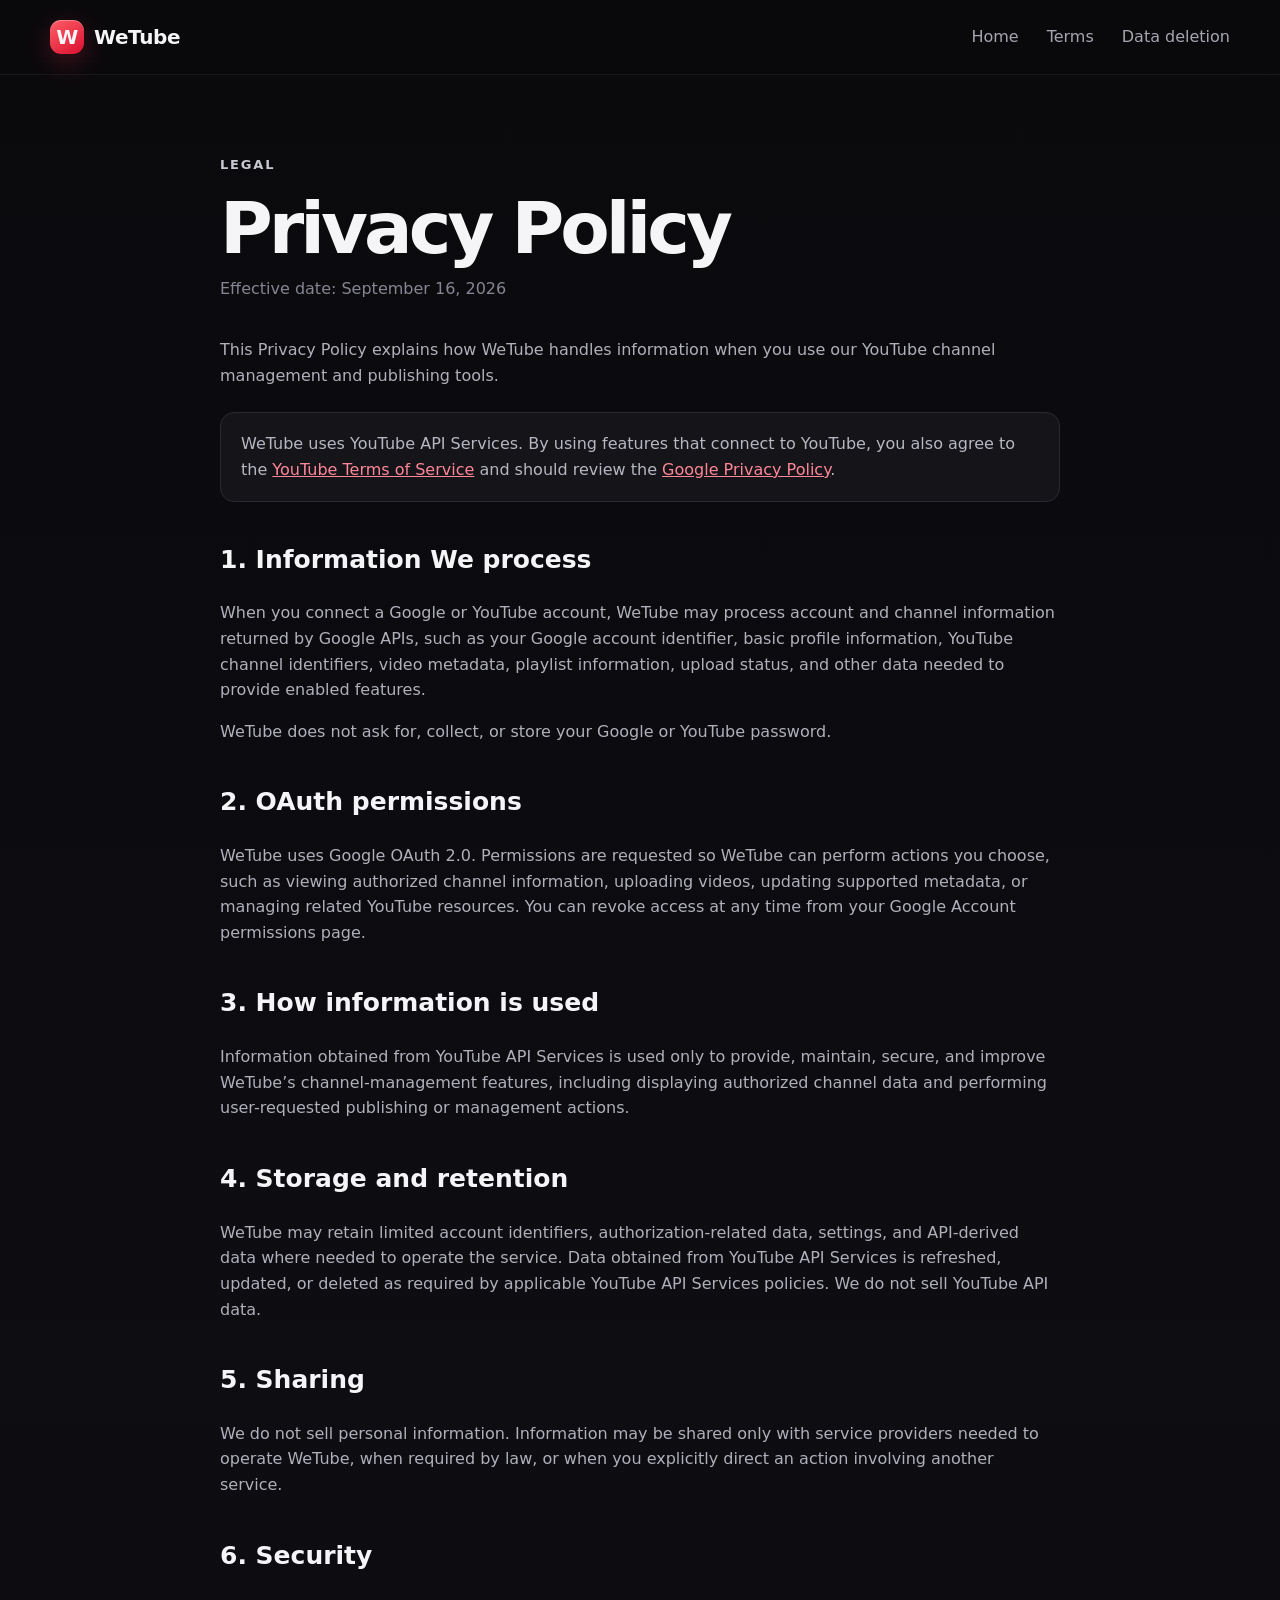
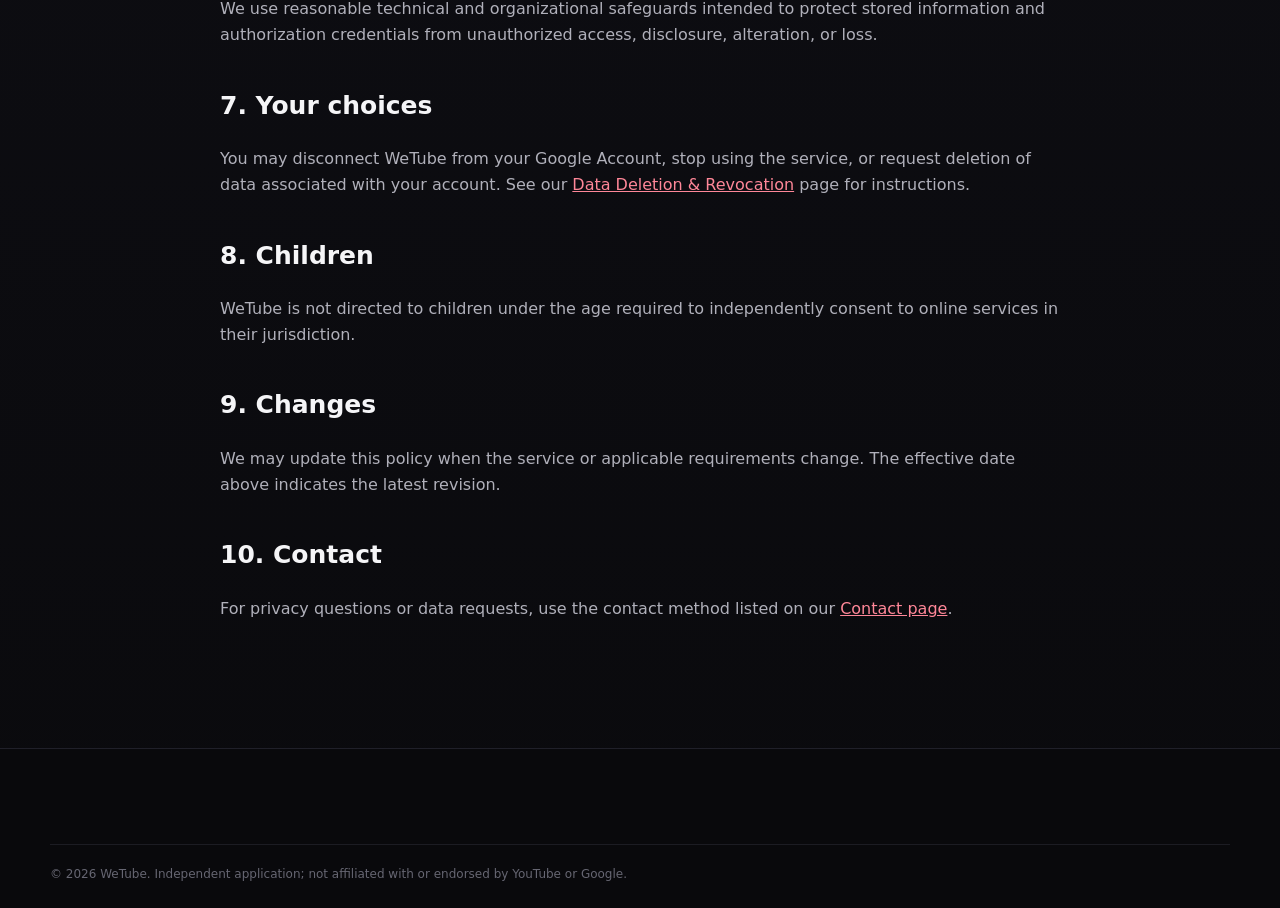
==== privacy/index.html @ 36eaeb3f "Add Privacy Policy" ====
<!doctype html><html lang="en"><head><meta charset="utf-8"><meta name="viewport" content="width=device-width,initial-scale=1"><meta name="theme-color" content="#0d0d10"><title>Privacy Policy — WeTube</title><link rel="icon" href="/assets/favicon.svg" type="image/svg+xml"><link rel="stylesheet" href="/assets/style.css"></head><body><header class="site-header"><div class="shell nav-wrap"><a class="brand" href="/"><span class="brand-mark">W</span><span>WeTube</span></a><nav class="nav"><a href="/">Home</a><a href="/terms/">Terms</a><a href="/data-deletion/">Data deletion</a></nav></div></header><main class="legal"><div class="shell legal-wrap"><div class="eyebrow">Legal</div><h1>Privacy Policy</h1><div class="updated">Effective date: September 16, 2026</div><p>This Privacy Policy explains how WeTube handles information when you use our YouTube channel management and publishing tools.</p><div class="notice">WeTube uses YouTube API Services. By using features that connect to YouTube, you also agree to the <a href="https://www.youtube.com/t/terms" rel="noopener">YouTube Terms of Service</a> and should review the <a href="https://policies.google.com/privacy" rel="noopener">Google Privacy Policy</a>.</div><h2>1. Information We process</h2><p>When you connect a Google or YouTube account, WeTube may process account and channel information returned by Google APIs, such as your Google account identifier, basic profile information, YouTube channel identifiers, video metadata, playlist information, upload status, and other data needed to provide enabled features.</p><p>WeTube does not ask for, collect, or store your Google or YouTube password.</p><h2>2. OAuth permissions</h2><p>WeTube uses Google OAuth 2.0. Permissions are requested so WeTube can perform actions you choose, such as viewing authorized channel information, uploading videos, updating supported metadata, or managing related YouTube resources. You can revoke access at any time from your Google Account permissions page.</p><h2>3. How information is used</h2><p>Information obtained from YouTube API Services is used only to provide, maintain, secure, and improve WeTube’s channel-management features, including displaying authorized channel data and performing user-requested publishing or management actions.</p><h2>4. Storage and retention</h2><p>WeTube may retain limited account identifiers, authorization-related data, settings, and API-derived data where needed to operate the service. Data obtained from YouTube API Services is refreshed, updated, or deleted as required by applicable YouTube API Services policies. We do not sell YouTube API data.</p><h2>5. Sharing</h2><p>We do not sell personal information. Information may be shared only with service providers needed to operate WeTube, when required by law, or when you explicitly direct an action involving another service.</p><h2>6. Security</h2><p>We use reasonable technical and organizational safeguards intended to protect stored information and authorization credentials from unauthorized access, disclosure, alteration, or loss.</p><h2>7. Your choices</h2><p>You may disconnect WeTube from your Google Account, stop using the service, or request deletion of data associated with your account. See our <a href="/data-deletion/">Data Deletion & Revocation</a> page for instructions.</p><h2>8. Children</h2><p>WeTube is not directed to children under the age required to independently consent to online services in their jurisdiction.</p><h2>9. Changes</h2><p>We may update this policy when the service or applicable requirements change. The effective date above indicates the latest revision.</p><h2>10. Contact</h2><p>For privacy questions or data requests, use the contact method listed on our <a href="/contact/">Contact page</a>.</p></div></main><footer class="footer"><div class="shell copyright">© 2026 WeTube. Independent application; not affiliated with or endorsed by YouTube or Google.</div></footer></body></html>
---- assets/style.css ----
:root{--bg:#0b0b0e;--panel:#121218;--panel2:#17171d;--text:#f5f5f7;--muted:#a6a6b0;--line:#26262f;--red:#ff334f;--red2:#ff5f67;--white:#fff;--shadow:0 28px 90px rgba(0,0,0,.38)}*{box-sizing:border-box}html{scroll-behavior:smooth}body{margin:0;font-family:Inter,ui-sans-serif,system-ui,-apple-system,BlinkMacSystemFont,"Segoe UI",sans-serif;background:linear-gradient(180deg,#0a0a0d 0%,#0d0d12 55%,#0a0a0d 100%);color:var(--text);line-height:1.6}.shell{width:min(1180px,calc(100% - 40px));margin:0 auto}.site-header{position:sticky;top:0;z-index:50;background:rgba(10,10,13,.78);backdrop-filter:blur(18px);border-bottom:1px solid rgba(255,255,255,.06)}.nav-wrap{height:74px;display:flex;align-items:center;justify-content:space-between}.brand{display:inline-flex;align-items:center;gap:10px;color:var(--text);text-decoration:none;font-weight:800;font-size:20px;letter-spacing:-.02em}.brand-mark{width:34px;height:34px;border-radius:11px;display:grid;place-items:center;background:linear-gradient(145deg,var(--red2),#d90f2f);box-shadow:inset 0 1px 0 rgba(255,255,255,.3),0 8px 28px rgba(255,51,79,.26);font-weight:900}.nav{display:flex;gap:28px}.nav a,.footer a,.security-links a{color:var(--muted);text-decoration:none}.nav a:hover,.footer a:hover,.security-links a:hover{color:var(--white)}.hero{min-height:760px;display:grid;grid-template-columns:1.02fr .98fr;gap:70px;align-items:center;padding:82px 0 90px}.eyebrow{font-size:13px;text-transform:uppercase;letter-spacing:.14em;font-weight:800;color:#c9c9d2}.eyebrow .dot{display:inline-block;width:8px;height:8px;border-radius:50%;background:var(--red);margin-right:8px;box-shadow:0 0 18px rgba(255,51,79,.8)}h1{font-size:clamp(52px,6.7vw,90px);line-height:.97;letter-spacing:-.055em;margin:18px 0 26px;max-width:760px}h1 span{background:linear-gradient(90deg,#fff 0%,#ff9aa9 58%,#ff4d68 100%);-webkit-background-clip:text;background-clip:text;color:transparent}.lead{max-width:680px;color:#b8b8c1;font-size:18px}.hero-actions{display:flex;gap:12px;margin:34px 0 26px}.button{display:inline-flex;align-items:center;justify-content:center;padding:13px 18px;border-radius:12px;text-decoration:none;font-weight:800;border:1px solid var(--line);transition:.2s}.button.primary{background:linear-gradient(145deg,#ff4a63,#d91434);color:#fff;border-color:transparent;box-shadow:0 14px 40px rgba(255,51,79,.24)}.button.primary:hover{transform:translateY(-1px)}.button.ghost{color:#e7e7ec;background:#15151b}.trust-row{display:flex;flex-wrap:wrap;gap:10px 18px;color:#888895;font-size:13px}.trust-row span:before{content:"✓";color:#69d58d;margin-right:7px}.product-card{border:1px solid #282832;border-radius:24px;background:linear-gradient(180deg,#17171d,#101015);box-shadow:var(--shadow);overflow:hidden;transform:perspective(1200px) rotateY(-4deg) rotateX(2deg);position:relative}.product-card:before{content:"";position:absolute;inset:-1px;background:radial-gradient(circle at 80% 0%,rgba(255,67,95,.22),transparent 33%);pointer-events:none}.window-bar{height:48px;display:flex;align-items:center;gap:7px;padding:0 16px;border-bottom:1px solid #25252e;color:#777786;font-size:12px}.window-bar>span{width:9px;height:9px;border-radius:50%;background:#33333d}.window-title{margin-left:10px}.app-grid{display:grid;grid-template-columns:66px 1fr;min-height:480px}.sidebar{border-right:1px solid #24242c;padding:18px 12px;display:flex;flex-direction:column;align-items:center;gap:18px}.mini-brand b{display:grid;place-items:center;width:32px;height:32px;border-radius:10px;background:var(--red)}.side-item{width:29px;height:29px;border-radius:9px;background:#22222a}.side-item.active{background:linear-gradient(145deg,#ff425c,#b80d29)}.dashboard{padding:28px}.dash-head{display:flex;justify-content:space-between;align-items:center}.dash-head small,.stat small,.video-row small{display:block;color:#858593}.dash-head strong{display:block;font-size:22px}.dash-head button{border:0;border-radius:10px;background:var(--red);color:white;padding:10px 13px;font-weight:800}.stats{display:grid;grid-template-columns:repeat(3,1fr);gap:12px;margin:26px 0}.stat{padding:17px;border:1px solid #272730;background:#14141a;border-radius:16px}.stat b{display:block;font-size:26px;margin:3px 0}.stat i{font-style:normal;color:#7d7d89;font-size:12px}.stat.accent{background:linear-gradient(145deg,rgba(255,52,80,.18),rgba(255,52,80,.05));border-color:rgba(255,52,80,.3)}.content-panel{border:1px solid #272730;border-radius:16px;overflow:hidden}.panel-title,.video-row{display:grid;grid-template-columns:1fr auto;align-items:center;padding:14px 16px}.panel-title{border-bottom:1px solid #272730;color:#aaaab3}.panel-title span{font-size:12px}.video-row{grid-template-columns:48px 1fr auto;gap:12px;border-bottom:1px solid #23232b}.video-row:last-child{border-bottom:0}.thumb{width:48px;height:34px;border-radius:8px;background:linear-gradient(145deg,#ff3e58,#970d25);display:grid;place-items:center;font-size:11px}.thumb.alt{background:linear-gradient(145deg,#7159ff,#31258a)}.thumb.dark{background:linear-gradient(145deg,#3b3b45,#1f1f26)}.video-row b{font-size:13px}.video-row em{font-style:normal;font-size:11px;color:#72d293;background:rgba(73,184,112,.1);padding:5px 8px;border-radius:999px}.video-row em.scheduled{color:#d4c37c;background:rgba(211,184,69,.1)}.video-row em.draft{color:#aaaab3;background:#22222a}.section{padding:110px 0}.section-heading{max-width:760px;margin-bottom:42px}.section h2,.security-section h2,.cta h2{font-size:clamp(38px,5vw,62px);line-height:1.03;letter-spacing:-.045em;margin:14px 0 18px}.section-heading p,.security-section p{color:var(--muted);font-size:17px}.feature-grid{display:grid;grid-template-columns:repeat(3,1fr);gap:16px}.feature-card{background:linear-gradient(180deg,#141419,#111116);border:1px solid #24242c;border-radius:18px;padding:26px;min-height:250px}.feature-card .icon{width:42px;height:42px;border-radius:12px;display:grid;place-items:center;background:#1e1e25;color:#fff;font-weight:900;margin-bottom:34px;border:1px solid #2b2b35}.feature-card h3{margin:0 0 10px;font-size:19px}.feature-card p{margin:0;color:#9696a1}.security-section{border-top:1px solid #202029;border-bottom:1px solid #202029;background:radial-gradient(circle at 14% 20%,rgba(255,51,79,.12),transparent 28%),#0d0d11;padding:105px 0}.security-grid{display:grid;grid-template-columns:1fr 1fr;gap:90px;align-items:start}.security-links{display:flex;gap:22px;margin-top:26px}.security-list{border:1px solid #25252e;border-radius:18px;overflow:hidden}.security-list>div{display:flex;gap:20px;padding:22px;border-bottom:1px solid #25252e}.security-list>div:last-child{border-bottom:0}.security-list b{color:#5c5c68}.security-list strong,.security-list small{display:block}.security-list small{color:#8f8f9a;margin-top:5px}.cta{padding:90px 0;display:flex;align-items:end;justify-content:space-between;gap:40px}.cta h2{max-width:800px}.footer{border-top:1px solid #202029;padding:55px 0 24px;background:#09090c}.footer-grid{display:grid;grid-template-columns:2fr repeat(3,1fr);gap:40px}.footer-grid>div{display:flex;flex-direction:column;gap:9px}.footer p{color:#777783;max-width:370px}.footer b{margin-bottom:8px}.copyright{border-top:1px solid #1c1c23;margin-top:40px;padding-top:20px;color:#666672;font-size:12px}.legal{padding:80px 0 110px}.legal-wrap{max-width:840px}.legal h1{font-size:clamp(44px,6vw,72px);margin-bottom:12px}.legal .updated{color:#858593;margin-bottom:36px}.legal h2{margin-top:38px;font-size:25px}.legal p,.legal li{color:#b0b0ba}.legal a{color:#ff8798}.notice{padding:18px 20px;border:1px solid #2a2a33;border-radius:14px;background:#141419;color:#b7b7c1;margin:24px 0}.contact-card{border:1px solid #282832;background:#131318;border-radius:18px;padding:26px}.contact-card strong{display:block;font-size:22px;margin-bottom:8px}@media(max-width:940px){.hero{grid-template-columns:1fr;gap:45px;padding-top:55px}.product-card{transform:none}.feature-grid{grid-template-columns:1fr 1fr}.security-grid{grid-template-columns:1fr;gap:45px}.footer-grid{grid-template-columns:1fr 1fr}.nav{display:none}}@media(max-width:620px){.shell{width:min(100% - 24px,1180px)}.hero{min-height:auto;padding:42px 0 65px}.hero-actions{flex-direction:column}.button{width:100%}.trust-row{display:grid}.app-grid{grid-template-columns:48px 1fr}.sidebar{padding-inline:8px}.dashboard{padding:16px}.stats{grid-template-columns:1fr}.feature-grid,.footer-grid{grid-template-columns:1fr}.cta{align-items:stretch;flex-direction:column}.security-links{flex-direction:column;gap:10px}.product-card{border-radius:18px}.video-row{grid-template-columns:40px 1fr}.video-row em{grid-column:2}.dash-head button{display:none}}
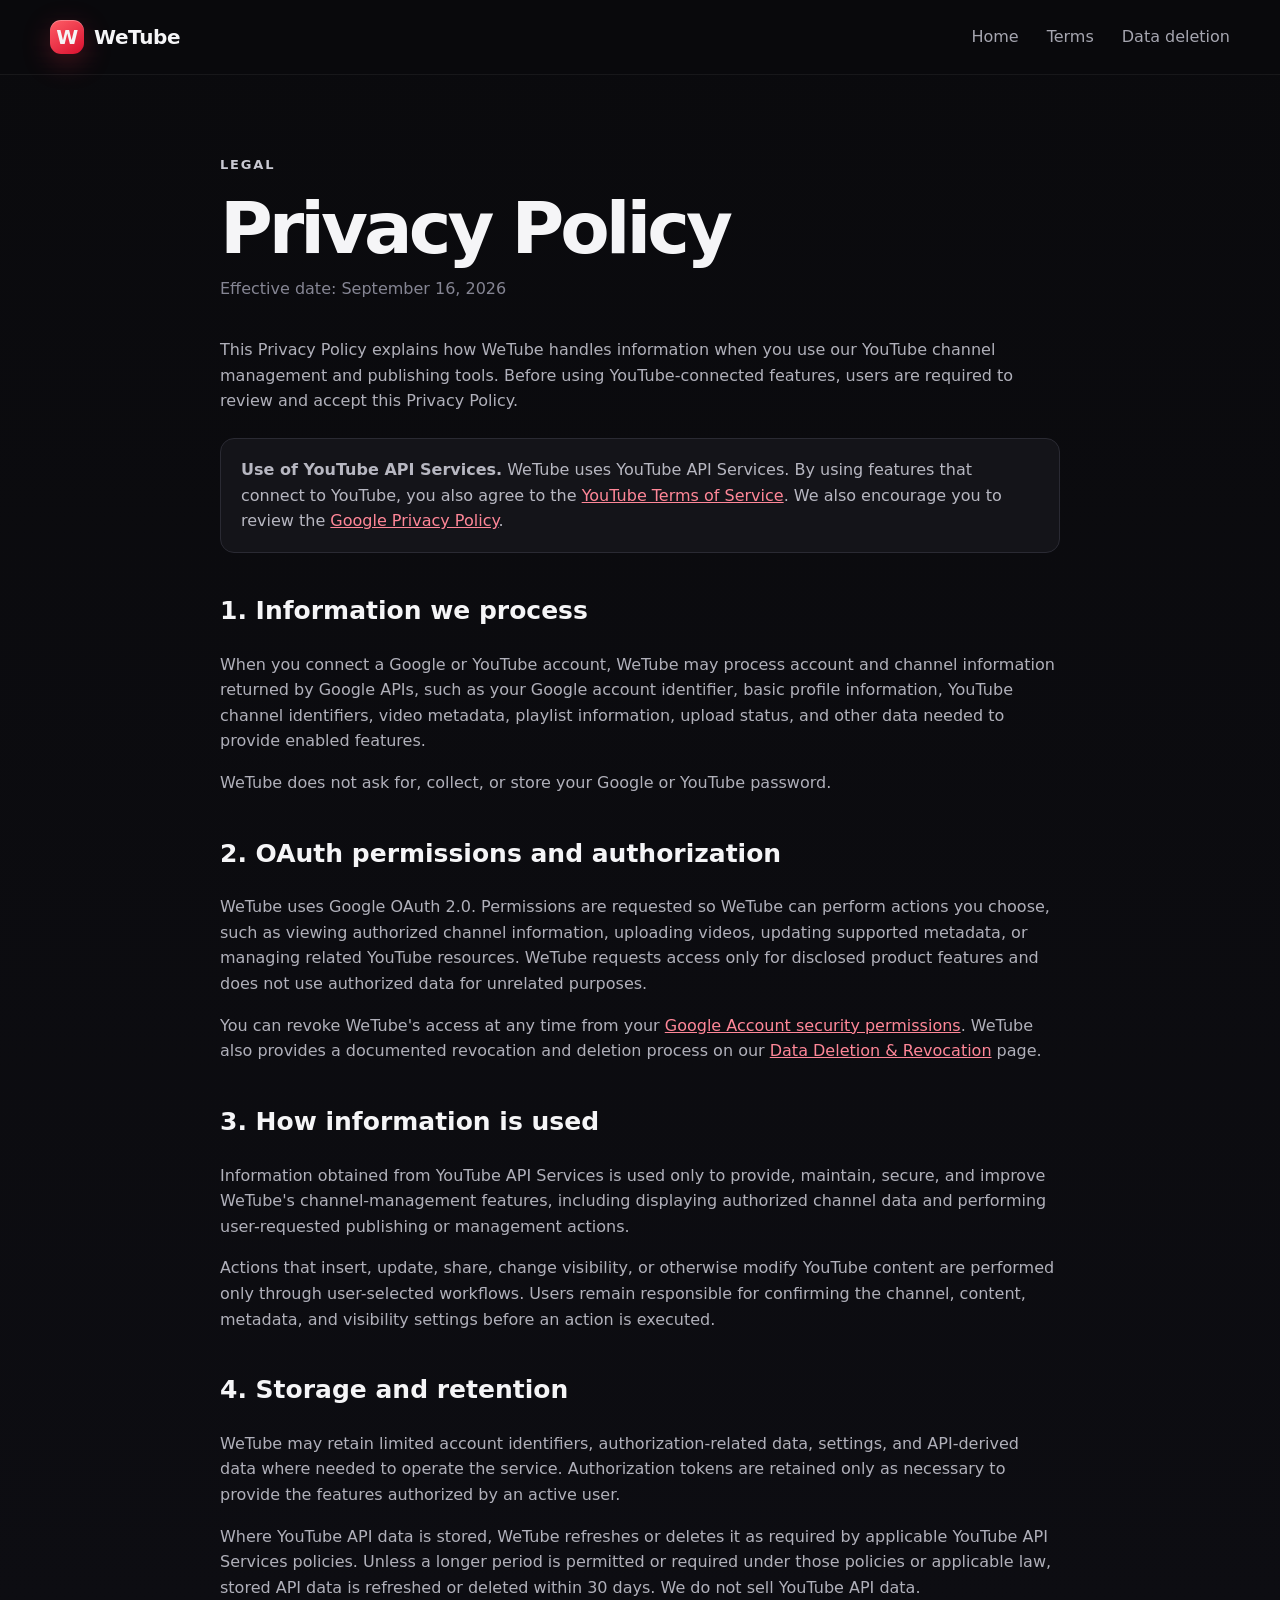
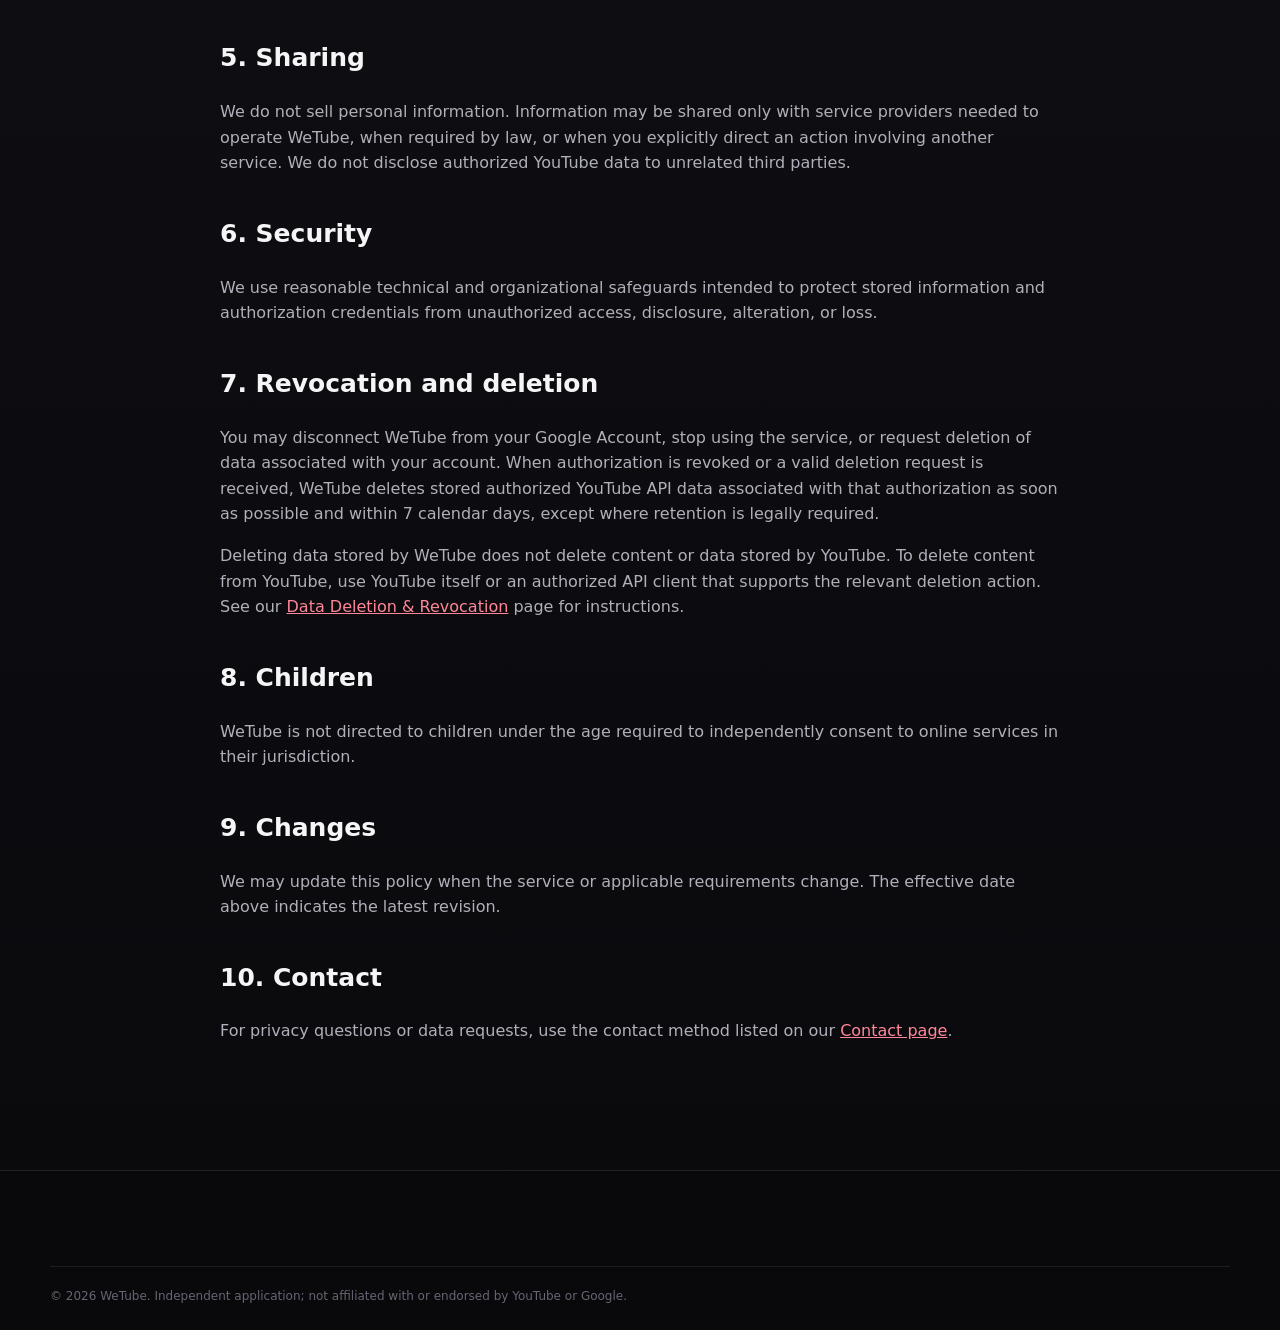
==== commit dfa0accd: "Strengthen YouTube API privacy compliance language" ====
--- a/privacy/index.html
+++ b/privacy/index.html
@@ -1 +1 @@
-<!doctype html><html lang="en"><head><meta charset="utf-8"><meta name="viewport" content="width=device-width,initial-scale=1"><meta name="theme-color" content="#0d0d10"><title>Privacy Policy — WeTube</title><link rel="icon" href="/assets/favicon.svg" type="image/svg+xml"><link rel="stylesheet" href="/assets/style.css"></head><body><header class="site-header"><div class="shell nav-wrap"><a class="brand" href="/"><span class="brand-mark">W</span><span>WeTube</span></a><nav class="nav"><a href="/">Home</a><a href="/terms/">Terms</a><a href="/data-deletion/">Data deletion</a></nav></div></header><main class="legal"><div class="shell legal-wrap"><div class="eyebrow">Legal</div><h1>Privacy Policy</h1><div class="updated">Effective date: September 16, 2026</div><p>This Privacy Policy explains how WeTube handles information when you use our YouTube channel management and publishing tools.</p><div class="notice">WeTube uses YouTube API Services. By using features that connect to YouTube, you also agree to the <a href="https://www.youtube.com/t/terms" rel="noopener">YouTube Terms of Service</a> and should review the <a href="https://policies.google.com/privacy" rel="noopener">Google Privacy Policy</a>.</div><h2>1. Information We process</h2><p>When you connect a Google or YouTube account, WeTube may process account and channel information returned by Google APIs, such as your Google account identifier, basic profile information, YouTube channel identifiers, video metadata, playlist information, upload status, and other data needed to provide enabled features.</p><p>WeTube does not ask for, collect, or store your Google or YouTube password.</p><h2>2. OAuth permissions</h2><p>WeTube uses Google OAuth 2.0. Permissions are requested so WeTube can perform actions you choose, such as viewing authorized channel information, uploading videos, updating supported metadata, or managing related YouTube resources. You can revoke access at any time from your Google Account permissions page.</p><h2>3. How information is used</h2><p>Information obtained from YouTube API Services is used only to provide, maintain, secure, and improve WeTube’s channel-management features, including displaying authorized channel data and performing user-requested publishing or management actions.</p><h2>4. Storage and retention</h2><p>WeTube may retain limited account identifiers, authorization-related data, settings, and API-derived data where needed to operate the service. Data obtained from YouTube API Services is refreshed, updated, or deleted as required by applicable YouTube API Services policies. We do not sell YouTube API data.</p><h2>5. Sharing</h2><p>We do not sell personal information. Information may be shared only with service providers needed to operate WeTube, when required by law, or when you explicitly direct an action involving another service.</p><h2>6. Security</h2><p>We use reasonable technical and organizational safeguards intended to protect stored information and authorization credentials from unauthorized access, disclosure, alteration, or loss.</p><h2>7. Your choices</h2><p>You may disconnect WeTube from your Google Account, stop using the service, or request deletion of data associated with your account. See our <a href="/data-deletion/">Data Deletion & Revocation</a> page for instructions.</p><h2>8. Children</h2><p>WeTube is not directed to children under the age required to independently consent to online services in their jurisdiction.</p><h2>9. Changes</h2><p>We may update this policy when the service or applicable requirements change. The effective date above indicates the latest revision.</p><h2>10. Contact</h2><p>For privacy questions or data requests, use the contact method listed on our <a href="/contact/">Contact page</a>.</p></div></main><footer class="footer"><div class="shell copyright">© 2026 WeTube. Independent application; not affiliated with or endorsed by YouTube or Google.</div></footer></body></html>+<!doctype html><html lang="en"><head><meta charset="utf-8"><meta name="viewport" content="width=device-width,initial-scale=1"><meta name="theme-color" content="#0d0d10"><title>Privacy Policy — WeTube</title><link rel="icon" href="/assets/favicon.svg" type="image/svg+xml"><link rel="stylesheet" href="/assets/style.css"></head><body><header class="site-header"><div class="shell nav-wrap"><a class="brand" href="/"><span class="brand-mark">W</span><span>WeTube</span></a><nav class="nav"><a href="/">Home</a><a href="/terms/">Terms</a><a href="/data-deletion/">Data deletion</a></nav></div></header><main class="legal"><div class="shell legal-wrap"><div class="eyebrow">Legal</div><h1>Privacy Policy</h1><div class="updated">Effective date: September 16, 2026</div><p>This Privacy Policy explains how WeTube handles information when you use our YouTube channel management and publishing tools. Before using YouTube-connected features, users are required to review and accept this Privacy Policy.</p><div class="notice"><strong>Use of YouTube API Services.</strong> WeTube uses YouTube API Services. By using features that connect to YouTube, you also agree to the <a href="https://www.youtube.com/t/terms" rel="noopener">YouTube Terms of Service</a>. We also encourage you to review the <a href="https://policies.google.com/privacy" rel="noopener">Google Privacy Policy</a>.</div><h2>1. Information we process</h2><p>When you connect a Google or YouTube account, WeTube may process account and channel information returned by Google APIs, such as your Google account identifier, basic profile information, YouTube channel identifiers, video metadata, playlist information, upload status, and other data needed to provide enabled features.</p><p>WeTube does not ask for, collect, or store your Google or YouTube password.</p><h2>2. OAuth permissions and authorization</h2><p>WeTube uses Google OAuth 2.0. Permissions are requested so WeTube can perform actions you choose, such as viewing authorized channel information, uploading videos, updating supported metadata, or managing related YouTube resources. WeTube requests access only for disclosed product features and does not use authorized data for unrelated purposes.</p><p>You can revoke WeTube's access at any time from your <a href="https://security.google.com/settings/security/permissions" rel="noopener">Google Account security permissions</a>. WeTube also provides a documented revocation and deletion process on our <a href="/data-deletion/">Data Deletion &amp; Revocation</a> page.</p><h2>3. How information is used</h2><p>Information obtained from YouTube API Services is used only to provide, maintain, secure, and improve WeTube's channel-management features, including displaying authorized channel data and performing user-requested publishing or management actions.</p><p>Actions that insert, update, share, change visibility, or otherwise modify YouTube content are performed only through user-selected workflows. Users remain responsible for confirming the channel, content, metadata, and visibility settings before an action is executed.</p><h2>4. Storage and retention</h2><p>WeTube may retain limited account identifiers, authorization-related data, settings, and API-derived data where needed to operate the service. Authorization tokens are retained only as necessary to provide the features authorized by an active user.</p><p>Where YouTube API data is stored, WeTube refreshes or deletes it as required by applicable YouTube API Services policies. Unless a longer period is permitted or required under those policies or applicable law, stored API data is refreshed or deleted within 30 days. We do not sell YouTube API data.</p><h2>5. Sharing</h2><p>We do not sell personal information. Information may be shared only with service providers needed to operate WeTube, when required by law, or when you explicitly direct an action involving another service. We do not disclose authorized YouTube data to unrelated third parties.</p><h2>6. Security</h2><p>We use reasonable technical and organizational safeguards intended to protect stored information and authorization credentials from unauthorized access, disclosure, alteration, or loss.</p><h2>7. Revocation and deletion</h2><p>You may disconnect WeTube from your Google Account, stop using the service, or request deletion of data associated with your account. When authorization is revoked or a valid deletion request is received, WeTube deletes stored authorized YouTube API data associated with that authorization as soon as possible and within 7 calendar days, except where retention is legally required.</p><p>Deleting data stored by WeTube does not delete content or data stored by YouTube. To delete content from YouTube, use YouTube itself or an authorized API client that supports the relevant deletion action. See our <a href="/data-deletion/">Data Deletion &amp; Revocation</a> page for instructions.</p><h2>8. Children</h2><p>WeTube is not directed to children under the age required to independently consent to online services in their jurisdiction.</p><h2>9. Changes</h2><p>We may update this policy when the service or applicable requirements change. The effective date above indicates the latest revision.</p><h2>10. Contact</h2><p>For privacy questions or data requests, use the contact method listed on our <a href="/contact/">Contact page</a>.</p></div></main><footer class="footer"><div class="shell copyright">© 2026 WeTube. Independent application; not affiliated with or endorsed by YouTube or Google.</div></footer></body></html>
